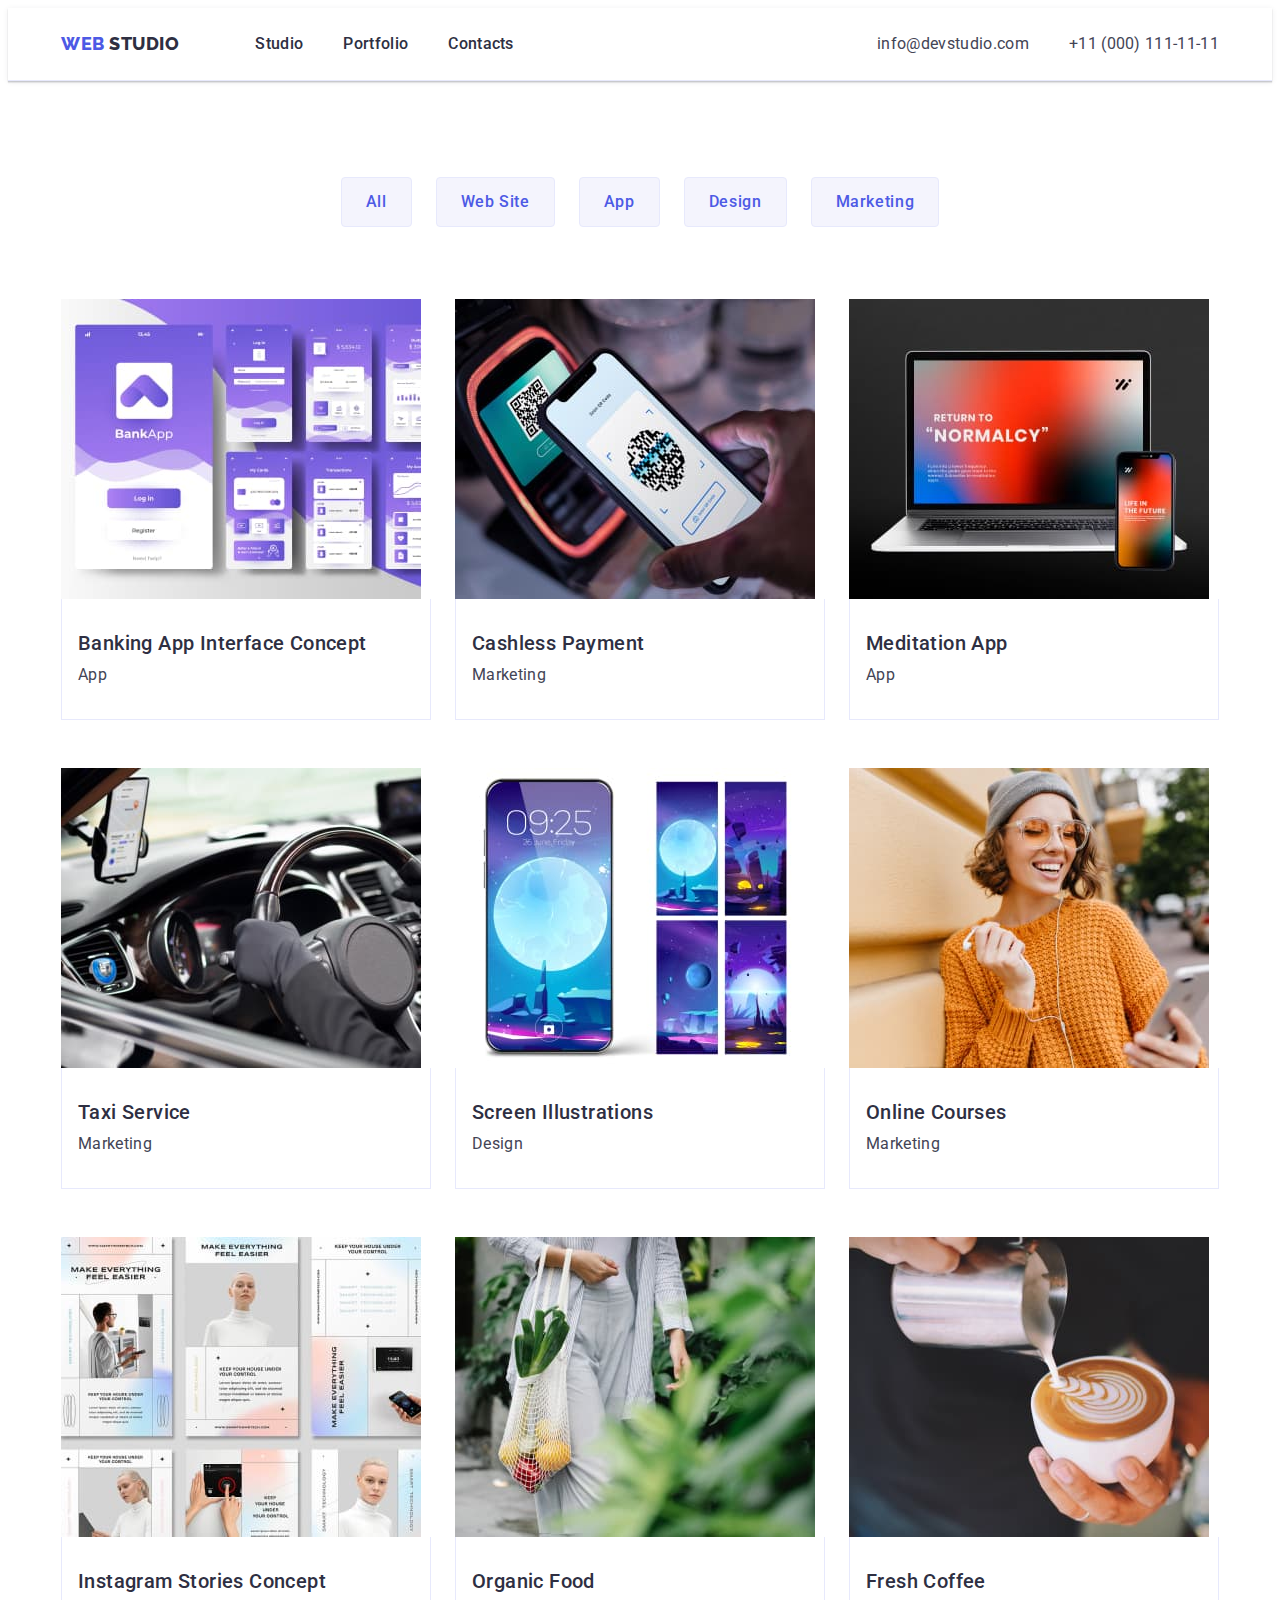
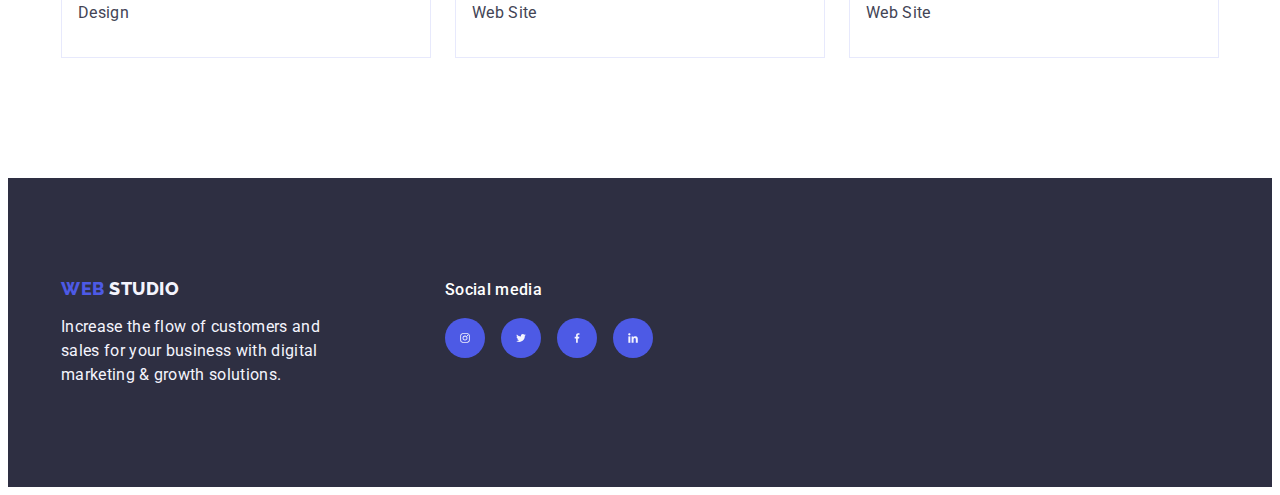
==== portfolio.html @ d295b6df "Initial commit" ====
<!DOCTYPE html>
<html lang="en">
  <head>
    <meta charset="UTF-8" />
    <meta http-equiv="X-UA-Compatible" content="IE=edge" />
    <meta name="viewport" content="width=device-width, initial-scale=1.0" />
    <title>Document</title>

    <link rel="preconnect" href="https://fonts.googleapis.com" />
    <link rel="preconnect" href="https://fonts.gstatic.com" crossorigin />
    <link
      href="https://fonts.googleapis.com/css2?family=Raleway:wght@800&family=Roboto:wght@400;500;700;900&display=swap"
      rel="stylesheet"
    />
    <link
      rel="stylesheet"
      href="https://cdnjs.cloudflare.com/ajax/libs/modern-normalize/1.1.0/modern-normalize.min.css"
      integrity="sha512-wpPYUAdjBVSE4KJnH1VR1HeZfpl1ub8YT/NKx4PuQ5NmX2tKuGu6U/JRp5y+Y8XG2tV+wKQpNHVUX03MfMFn9Q=="
      crossorigin="anonymous"
      referrerpolicy="no-referrer"
    />
    <link rel="stylesheet" href="./css/style.css" />
  </head>
  <body class="body">
    <!-- Шапка сторінки -->
    <header class="header">
      <!-- навігація на інші сторніки -->
      <div class="container" style="display: flex">
        <nav class="link medium-color header-nav">
          <a class="header-logo-link link" href="./index.html"
            >Web <span class="studio-logo link">Studio</span></a
          >
          <ul class="header-nav-list list">
            <li class="link list">
              <a href="./index.html" class="body-medium link">Studio</a>
            </li>
            <li class="link list">
              <a href="./portfolio.html" class="body-medium link">Portfolio</a>
            </li>
            <li class="link list">
              <a href="" class="body-medium link">Contacts</a>
            </li>
          </ul>
        </nav>
        <address class="adress">
          <ul class="adress list-adress header-nav-list">
            <li class="link">
              <a class="text-body color-b link" href="mailto:info@devstudio.com"
                >info@devstudio.com</a
              >
            </li>
            <li class="link">
              <a class="text-body color-b link" href="tel:+110001111111"
                >+11 (000) 111-11-11</a
              >
            </li>
          </ul>
        </address>
      </div>
    </header>
    <main>
      <section class="text-style-bigg">
        <div class="container">
          <h1 hidden>_</h1>
          <ul class="list list-portfolio">
            <li>
              <button type="button" class="button-text button-all">All</button>
            </li>
            <li>
              <button type="button" class="button-text button-all">
                Web Site
              </button>
            </li>
            <li>
              <button type="button" class="button-text button-all">App</button>
            </li>
            <li>
              <button type="button" class="button-text button-all">
                Design
              </button>
            </li>
            <li>
              <button type="button" class="button-text button-all">
                Marketing
              </button>
            </li>
          </ul>
          <ul class="list-port-img">
            <!-- фото1 -->
            <li class="link-port">
              <a href="" class="href-link">
                <img class="img" src="./images/z.jpg" alt="app" width="360" />
                <div class="div-port">
                  <h2 class="text-port">Banking App Interface Concept</h2>
                  <p class="text-p">App</p>
                </div>
              </a>
            </li>

            <!-- фото2  -->
            <li class="link-port">
              <a href="" class="href-link">
                <img
                  class="img"
                  src="./images/w.jpg"
                  alt="Marketing"
                  width="360"
                />
                <div class="div-port">
                  <h2 class="text-port">Cashless Payment</h2>
                  <p class="text-p">Marketing</p>
                </div>
              </a>
            </li>

            <!-- фото3 -->
            <li class="link-port">
              <a href="" class="href-link">
                <img class="img" src="./images/y.jpg" alt="App" width="360" />
                <div class="div-port">
                  <h2 class="text-port">Meditation App</h2>
                  <p class="text-p">App</p>
                </div>
              </a>
            </li>

            <!-- фото4 -->
            <li class="link-port">
              <a href="" class="href-link">
                <img
                  class="img"
                  src="./images/q.jpg"
                  alt="Marketing"
                  width="360"
                />
                <div class="div-port">
                  <h2 class="text-port">Taxi Service</h2>
                  <p class="text-p">Marketing</p>
                </div>
              </a>
            </li>

            <!-- фото5 -->
            <li class="link-port">
              <a href="" class="href-link">
                <img
                  class="img"
                  src="./images/t.jpg"
                  alt="Design"
                  width="360"
                />
                <div class="div-port">
                  <h2 class="text-port">Screen Illustrations</h2>
                  <p class="text-p">Design</p>
                </div></a
              >
            </li>

            <!-- фото6 -->
            <li class="link-port">
              <a href="" class="href-link">
                <img
                  class="img"
                  src="./images/x.jpg"
                  alt="Marketing"
                  width="360"
                />
                <div class="div-port">
                  <h2 class="text-port">Online Courses</h2>
                  <p class="text-p">Marketing</p>
                </div></a
              >
            </li>

            <!-- фото7 -->
            <li class="link-port">
              <a href="" class="href-link">
                <img
                  class="img"
                  src="./images/m.jpg"
                  alt="Design"
                  width="360"
                />
                <div class="div-port">
                  <h2 class="text-port">Instagram Stories Concept</h2>
                  <p class="text-p">Design</p>
                </div></a
              >
            </li>

            <!-- фото8 -->
            <li class="link-port">
              <a href="" class="href-link">
                <img
                  class="img"
                  src="./images/l.jpg"
                  alt="Web Site"
                  width="360"
                />
                <div class="div-port">
                  <h2 class="text-port">Organic Food</h2>
                  <p class="text-p">Web Site</p>
                </div></a
              >
            </li>

            <!-- фото9 -->
            <li class="link-port">
              <a href="" class="href-link">
                <img
                  class="img"
                  src="./images/s.jpg"
                  alt="Web Site"
                  width="360"
                />
                <div class="div-port">
                  <h2 class="text-port">Fresh Coffee</h2>
                  <p class="text-p">Web Site</p>
                </div></a
              >
            </li>
          </ul>
        </div>
      </section>
    </main>
    <footer class="footer link">
      <div class="container foot">
        <div class="foot-logo">
          <a class="header-logo-l" href="./index.html"
            >Web <span class="studio link">Studio</span></a
          >
          <p class="text-body color-f">
            Increase the flow of customers and sales for your business with
            digital marketing & growth solutions.
          </p>
        </div>
        <div class="foot-logo">
          <p class="social-media">Social media</p>
          <ul class="social list">
            <li class="s-items">
              <a class="s-link link" href="" aria-label="instagram icon">
                <svg class="social-icon" width="24" height="24">
                  <use href="./images/icons.svg#instagram"></use>
                </svg>
              </a>
            </li>
            <li class="s-items">
              <a class="s-link link" href="" aria-label="twitter icon">
                <svg class="social-icon" width="24" height="24">
                  <use href="./images/icons.svg#twitter"></use>
                </svg>
              </a>
            </li>
            <li class="s-items">
              <a class="s-link link" href="" aria-label="facebook icon">
                <svg class="social-icon" width="24" height="24">
                  <use href="./images/icons.svg#facebook"></use>
                </svg>
              </a>
            </li>
            <li class="s-items">
              <a class="s-link link" href="" aria-label="linkedin icon">
                <svg class="social-icon" width="24" height="24">
                  <use href="./images/icons.svg#linkedin"></use>
                </svg>
              </a>
            </li>
          </ul>
        </div>
      </div>
    </footer>
  </body>
</html>
---- css/style.css ----
:root {
  --color-iris: #4d5ae5;
  --color-ocean: #404bbf;
  --color-navy-blue: #2e2f42;
  --color-green: #31d0aa;
  --color-slate: #434455;
  --color-light-slate: #8e8f99;
  --color-cornflower: #e7e9fc;
  --color-cloud: #f4f4fd;
  --color-navy-blue-modal: #2e2f42;
  --color-grey: #2e2f42;
  --color-white: #ffffff;
  --color-dairy: #fcfcfc;
}
img {
  display: block;
}
ul {
  padding-left: 0;
  margin: 0;
}

.text-style-big {
  margin-left: auto;
  margin-right: auto;
  font-size: 56px;
  font-family: "Roboto";
  font-weight: 700;
  font-style: normal;
  max-width: 496px;
  line-height: 1.07;
  letter-spacing: 0.02em;
  text-decoration: none;
  text-transform: none;
  text-align: center;
}
.text-style-medium {
  font-size: 36px;
  font-family: "Roboto";
  font-weight: 700;
  font-style: normal;
  line-height: 1.11;
  text-align: center;
  letter-spacing: 0.02em;
  text-decoration: none;
  text-transform: capitalize;
  margin-bottom: 72px;
}
.text-style-small {
  font-size: 20px;
  color: var(--color-grey);
  font-family: "Roboto";
  font-weight: 500;
  font-style: normal;
  margin-bottom: 8px;
  line-height: 1.2;
  letter-spacing: 0.02em;
  text-decoration: none;
  text-transform: none;
  flex-basis: calc((100% - 72px) / 4);
}
.text-body {
  font-size: 16px;
  font-family: "Roboto";
  font-weight: 400;
  display: block;
  font-style: normal;
  line-height: 1.5;
  letter-spacing: 0.02em;
  text-decoration: none;
  text-transform: none;
}
.body-medium {
  font-size: 16px;
  font-family: "Roboto";
  font-weight: 500;
  padding: 24px 0;
  display: block;
  line-height: 1.5;
  letter-spacing: 0.02em;
  text-transform: none;
  color: var(--color-navy-blue);
}
.button-text {
  margin-left: auto;
  margin-right: auto;
  border: none;
  font-size: 16px;
  display: block;
  font-family: "Roboto", sans-serif;
  font-weight: 500;
  font-style: normal;
  line-height: 1.5;
  letter-spacing: 0.04em;
  text-decoration: none;
  text-transform: none;
}
.small-text {
  font-size: 12px;
  font-family: "Roboto";
  font-weight: 400;
  font-style: normal;
  line-height: 14px;
  letter-spacing: 0.04em;
  text-decoration: none;
  text-transform: none;
}
.link-text {
  font-size: 12px;
  font-family: "Roboto";
  font-weight: 400;
  font-style: normal;
  line-height: 16px;
  letter-spacing: 0.04em;
  text-decoration: underline;
  text-transform: none;
  color: var(--color-navy-blue);
}

.text-style-m {
  margin-bottom: 72px;
  justify-content: center;
  font-size: 36px;
  font-family: "Roboto";
  color: var(--color-grey);
  font-weight: 700;
  font-style: normal;
  line-height: 1.11;
  text-align: center;
  letter-spacing: 0.02em;
  text-decoration: none;
  text-transform: capitalize;
}

.text-style-mm {
  font-size: 36px;
  margin-bottom: 72px;
  color: var(--color-grey);
  font-family: "Roboto";
  font-weight: 700;
  font-style: normal;
  line-height: 1.11;
  text-align: center;
  letter-spacing: 0.02em;
  text-decoration: none;
  text-transform: capitalize;
}
.header-logo-link {
  font-family: "Raleway", sans-serif;
  font-style: normal;
  font-weight: 800;
  font-size: 18px;
  line-height: 1.17;
  /* identical to box height, or 117% */
  margin-right: 76px;
  align-items: center;
  letter-spacing: 0.03em;
  text-transform: uppercase;
  color: var(--color-iris);
}

.header-logo-l {
  text-decoration: none;
  margin-bottom: 16px;
  display: inline-block;
  font-family: "Raleway", sans-serif;
  font-style: normal;
  font-weight: 800;
  font-size: 18px;
  line-height: 1.17;
  /* identical to box height, or 117% */
  align-items: center;
  letter-spacing: 0.03em;
  text-transform: uppercase;
  color: var(--color-iris);
}

.text-style-s {
  white-space: nowrap;
  margin-left: 58px;
  text-align: center;
  margin-bottom: 8px;
  font-size: 20px;
  font-family: "Roboto";
  font-weight: 500;
  font-style: normal;
  color: var(--color-grey);
  background-color: #ffffff;
  line-height: 1.2;
  letter-spacing: 0.02em;
  text-decoration: none;
  text-transform: none;
  width: calc((100% - 72px) / 4);
}
.studio-logo {
  font-family: "Raleway", sans-serif;
  font-style: normal;
  font-weight: 800;
  font-size: 18px;
  line-height: 1.17;

  align-items: center;
  letter-spacing: 0.03em;
  text-transform: uppercase;

  /* NAVY BLUE */

  color: var(--color-navy-blue);
}
.studio-logo-footer {
  width: 71px;
  height: 24px;
  font-family: "Raleway", sans-serif;
  font-style: normal;
  font-weight: 800;
  font-size: 18px;
  line-height: 1.17;
  /* identical to box height, or 117% */
  display: flex;
  align-items: center;
  letter-spacing: 0.03em;
  text-transform: uppercase;

  /* CLOUD */

  color: var(--color-cloud);
}

.dark-bg {
  max-width: 1440px;
  background-image: linear-gradient(
      rgba(46, 47, 66, 0.7),
      rgba(46, 47, 66, 0.7)
    ),
    url(../images/img-name.jpg);
  background-repeat: no-repeat;
  background-position: center;
  background-size: cover;
  padding-top: 188px;
  padding-bottom: 188px;
}

.effect {
  color: var(--color-white);
  margin-bottom: 48px;
}
.button-f {
  min-width: 169px;
  height: 56px;
  cursor: pointer;
  background: var(--color-iris);
  box-shadow: 0px 4px 4px rgba(0, 0, 0, 0.15);
  border-radius: 4px;
  color: var(--color-white);
}
.sect {
  color: var(--color-grey);
  background-color: var(--color-white);
  list-style: none;
  width: calc((100% - 3 * 24px) / 4);
}

.list {
  list-style: none;
}
.color-b {
  color: var(--color-slate);
}
.light-bg {
  background-color: var(--color-cloud);
  padding: 120px 0;
}
.img-t {
  background-color: var(--color-white);
  border-radius: 0px 0px 4px 4px;
  display: block;
  flex-basis: calc((100% - 72px) / 4);
}

.footer {
  background-color: var(--color-navy-blue);
  padding: 100px 0;
}
.color-f {
  color: var(--color-cloud);
  width: 264px;
  height: 72px;
  left: 156px;
  top: 2420px;
}
.studio {
  display: inline-block;
  color: var(--color-cloud);
}
.button-all {
  display: block;
  font-family: "Roboto", sans-serif;
  font-weight: 500;
  font-size: 16px;
  line-height: 1.5;
  color: var(--color-iris);
  background-color: #f4f4fd;
  letter-spacing: 0.04em;
  border-radius: 4px;
  cursor: pointer;
  padding: 12px 24px;
  border: 1px solid var(--color-cornflower);
}

.button-other {
  font-family: "Roboto", sans-serif;
  font-weight: 500;
  font-size: 16px;
  line-height: 1.5;
  letter-spacing: 0.04em;
  color: var(--color-iris);
  box-shadow: 0px 3px 1px rgba(0, 0, 0, 0.1), 0px 2px 1px rgba(0, 0, 0, 0.08),
    0px 2px 2px rgba(0, 0, 0, 0.12);
  border-radius: 4px;
  background-color: var(--color-cloud);
}
.body {
  font-family: "Roboto", sans-serif;
  background: #ffffff;
  color: #434455;
}
.link {
  text-decoration: none;
}
.adress {
  font-style: normal;
}
.color-a {
  color: var(--color-navy-blue);
  padding: 24px 0;
}
.color-h2 {
  color: var(--color-grey);
}
.color-our-team {
  display: flex;
  gap: 24px;
}
.medium-color {
  color: var(--color-grey);
}
.body-medium:focus {
  color: var(--color-ocean);
}
.body-medium:hover {
  color: var(--color-ocean);
}
.button-f:hover {
  background-color: var(--color-ocean);
}
.button-f:focus {
  background-color: var(--color-ocean);
}
.button-all:hover {
  box-shadow: 0px 3px 1px rgba(0, 0, 0, 0.1), 0px 2px 1px rgba(0, 0, 0, 0.08),
    0px 2px 2px rgba(0, 0, 0, 0.12);
  border: 1px solid var(--color-cornflower);
  border: 1px solid transparent;
  color: var(--color-white);
  background-color: #404bbf;
}
.button-all:focus {
  box-shadow: 0px 3px 1px rgba(0, 0, 0, 0.1), 0px 2px 1px rgba(0, 0, 0, 0.08),
    0px 2px 2px rgba(0, 0, 0, 0.12);
  border: 1px solid var(--color-cornflower);
  border: 1px solid transparent;
  color: var(--color-white);
  background-color: #404bbf;
}
.text-port {
  font-size: 20px;
  margin-bottom: 8px;
  font-weight: 500;
  font-style: normal;
  line-height: 1.2;
  letter-spacing: 0.02em;
  color: var(--color-grey);
  text-transform: none;
}
.text-p {
  font-size: 16px;
  line-height: 1.5;
  letter-spacing: 0.02em;
  color: var(--color-slate);
  text-transform: none;
}
.body-medium:focus {
  color: var(--color-ocean);
}
.body-medium:hover {
  color: var(--color-ocean);
}
.sect-all {
  list-style: none;
  padding: 120px 0;
}
.sect-color {
  color: var(--color-cloud);
}
.header {
  border-bottom: 1px solid #e7e9fc;
  box-shadow: 0px 2px 1px rgba(46, 47, 66, 0.08),
    0px 1px 1px rgba(46, 47, 66, 0.16), 0px 1px 6px rgba(46, 47, 66, 0.08);
}
.color-b:focus {
  color: var(--color-ocean);
}
.color-b:hover {
  color: var(--color-ocean);
}

.container {
  width: 1158px;
  padding: 0 15px;
  margin: 0 auto;
}

/* reset */
h1,
h2,
h3,
h4,
p {
  margin: 0;
}
.header-nav-list {
  display: flex;
  align-items: center;
  gap: 40px;
}

.header-container {
  display: flex;
  align-items: center;
}

.header-nav {
  display: flex;
  margin-right: auto;
  align-items: center;
}

.doing {
  display: flex;
  list-style: none;

  gap: 24px;
}
.section-studio-all {
  display: flex;
  gap: 24px;
  list-style: none;
}
.team {
  padding: 32px 0;

  text-align: center;
}
.color-tt {
  text-align: center;
  color: var(--color-slate);
}
.text-style-bigg {
  padding: 96px 0 120px;
}
.list-portfolio {
  display: flex;
  justify-content: center;
  gap: 24px;
  margin-bottom: 72px;
}
.list-port-img {
  list-style: none;
  display: flex;
  flex-wrap: wrap;
  column-gap: 24px;
  row-gap: 48px;
}
.link-port {
  text-decoration: none;
  width: calc((100% - 48px) / 3);
}
.div-port {
  padding: 32px 16px;
  border: 1px solid var(--color-cornflower);
  border-top: none;
}
.img-doing {
  width: calc((100% - 48px) / 3);
}
.header-portf {
  display: flex;
  align-items: center;
  gap: 40px;
}
.list-adress {
  list-style: none;
  padding: 24px 0;
}
.we {
  box-shadow: 0px 1px 6px rgba(46, 47, 66, 0.08),
    0px 1px 1px rgba(46, 47, 66, 0.16), 0px 2px 1px rgba(46, 47, 66, 0.08);
  border-radius: 0px 0px 4px 4px;
}
.custorm {
  margin-bottom: 240px;
}
.icon {
  display: inline-block;
  width: 1em;
  height: 1em;
  stroke-width: 0;
  stroke: currentColor;
  fill: currentColor;
}

.social-link {
  width: 100%;
  height: 100%;

  background-color: var(--color-iris);
  border-radius: 50%;
  display: flex;
  align-items: center;
  justify-content: center;
}

.what-we {
  width: 264px;
  height: 112px;
  left: 0px;
  top: 0px;
  background: #f4f4fd;
  border-radius: 4px;
}
.custorm-icon {
  width: 34px;
  height: 32.39px;
  left: 32px;
  top: 13.67px;
  background: #8e8f99;
}
.cust {
  box-sizing: border-box;
  position: absolute;
  left: 0%;
  right: 0%;
  top: 0%;
  bottom: 0%;
}
.footer-icon {
  width: 96px;
  height: 24px;
  left: 540px;
  top: 2988px;
}
.icon-text {
  font-family: "Roboto";
  font-style: normal;
  font-weight: 500;
  font-size: 16px;
  line-height: 24px;
  /* identical to box height, or 150% */

  letter-spacing: 0.02em;

  /* WHITE */

  color: #ffffff;
}
.icon-what-we {
  display: flex;
  align-items: center;
  justify-content: center;
  height: 112px;
  background-color: #f4f4fd;
  border-radius: 4px;
  margin-bottom: 8px;
}
.social-items {
  width: 40px;
  height: 40px;
}
.social-icon {
  fill: var(--color-cloud);
}
.cust-sect {
  padding-top: 120px;
  padding-bottom: 120px;
}
.text-style-cust {
  font-size: 36px;
  line-height: 1.1;
  color: var(--color-grey);
  margin-bottom: 72px;
  text-align: center;
}
.ul-cust {
  display: flex;
  gap: 24px;
}
.li-cust {
  width: calc((100% - 120px) / 6);
  height: 88px;
}
.cust-link {
  width: 100%;
  height: 100%;
  border: 1px solid #8e8f99;
  border-radius: 4px;
  display: flex;
  align-items: center;
  justify-content: center;
  color: var(--color-light-slate);
}
.cust-link:hover {
  color: #404bbf;
  border-color: #404bbf;
}
.cust-link:focus {
  color: #404bbf;
  border-color: #404bbf;
}
.parent {
  fill: currentColor;
}
.foot {
  display: flex;
  align-items: baseline;
}
.foot-logo {
  margin-right: 120px;
}
.social-media {
  font-weight: 500;

  font-size: 16px;
  line-height: 1.5;
  letter-spacing: 0.02em;
  color: var(--color-white);
  margin-bottom: 16px;
}

.social-items {
  background-color: var(--color-iris);
  display: flex;
  border-radius: 50%;
}
.s-items {
  width: 40px;
  height: 40px;
}
.s-link {
  width: 100%;
  height: 100%;
  background-color: var(--color-iris);
  border-radius: 50%;
  display: flex;
  align-items: center;
  justify-content: center;
}
.social {
  display: flex;
  align-items: center;
  gap: 16px;
}
.social-foto {
  justify-content: center;
  gap: 24px;
  display: flex;
}
.social-link:hover {
  background-color: #404bbf;
}
.social-link:focus {
  background-color: #404bbf;
}
.s-link:hover {
  background-color: #31d0aa;
}
.s-link:focus {
  background-color: #31d0aa;
}
.href-link {
  text-decoration: none;
  display: block;
}
.href-link:hover {
  box-shadow: 0px 1px 6px rgba(46, 47, 66, 0.08),
    0px 1px 1px rgba(46, 47, 66, 0.16), 0px 2px 1px rgba(46, 47, 66, 0.08);
}
.href-link:focus {
  box-shadow: 0px 1px 6px rgba(46, 47, 66, 0.08),
    0px 1px 1px rgba(46, 47, 66, 0.16), 0px 2px 1px rgba(46, 47, 66, 0.08);
}
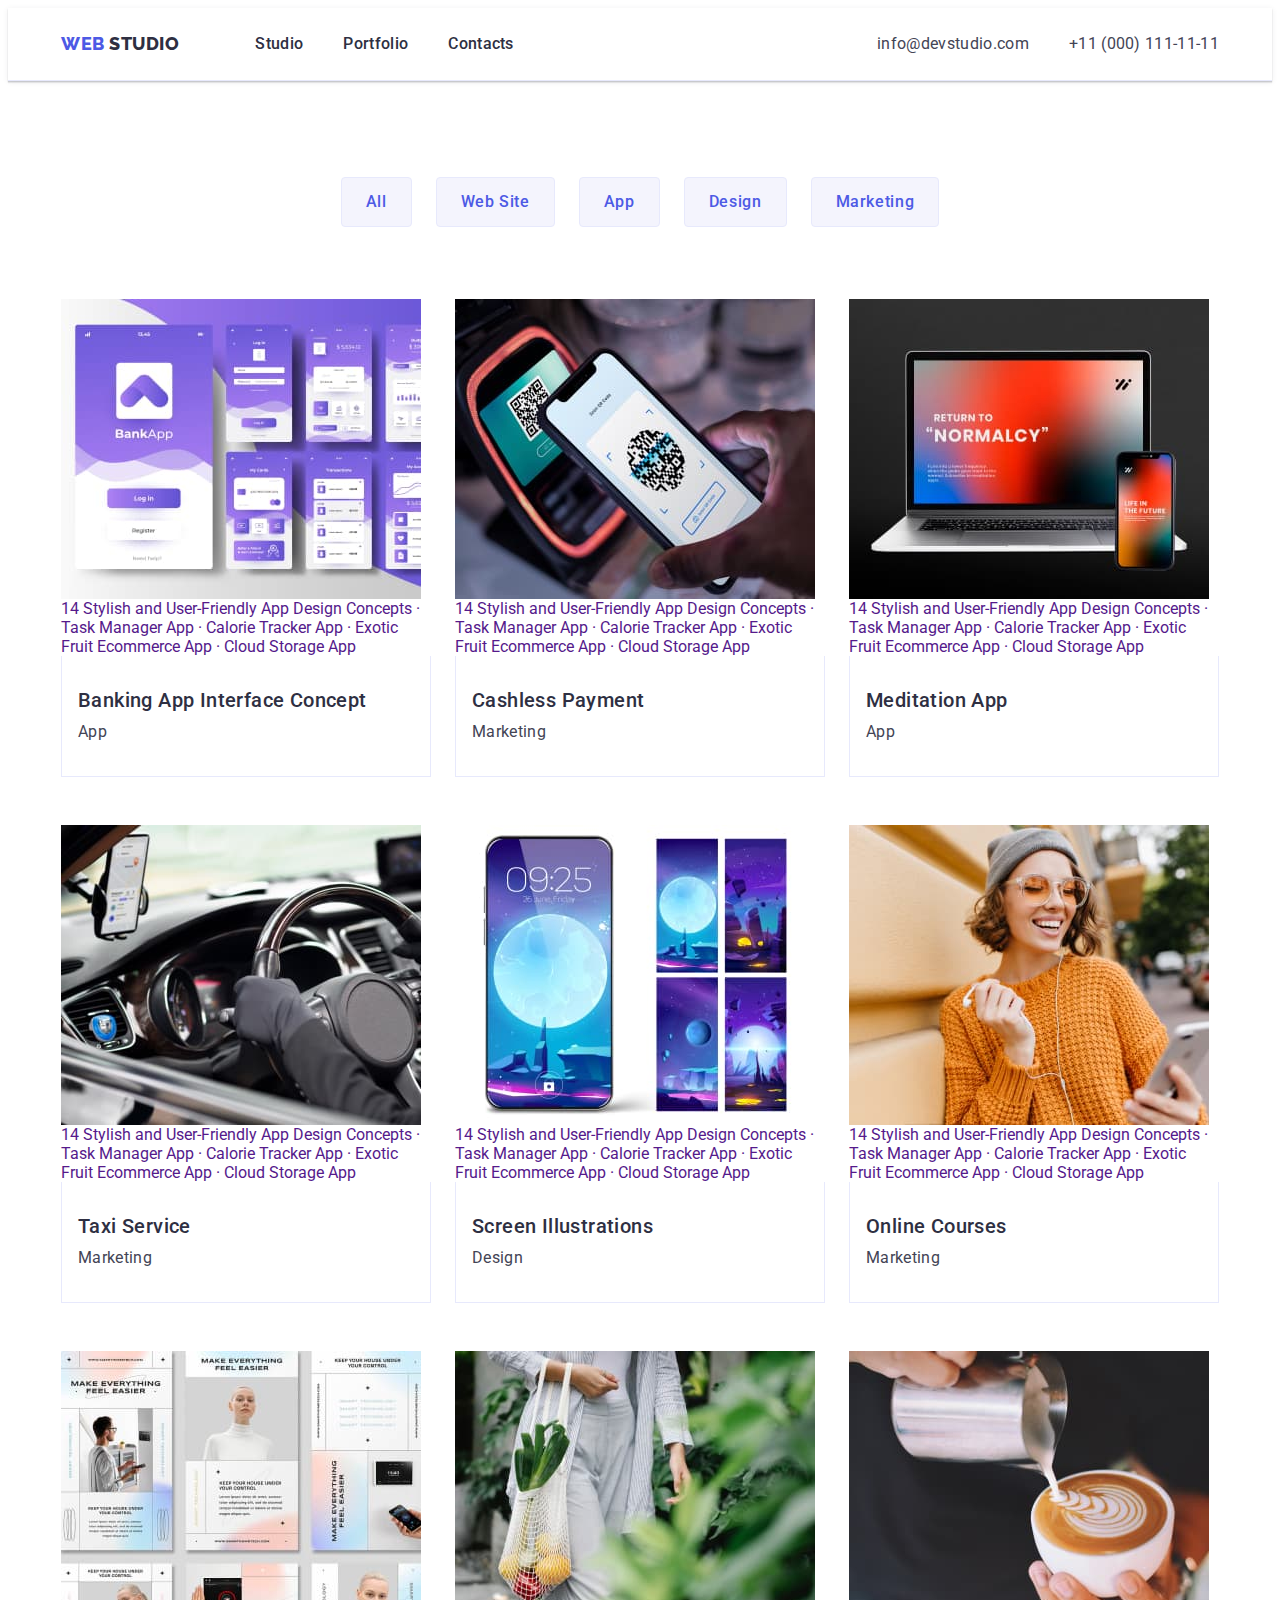
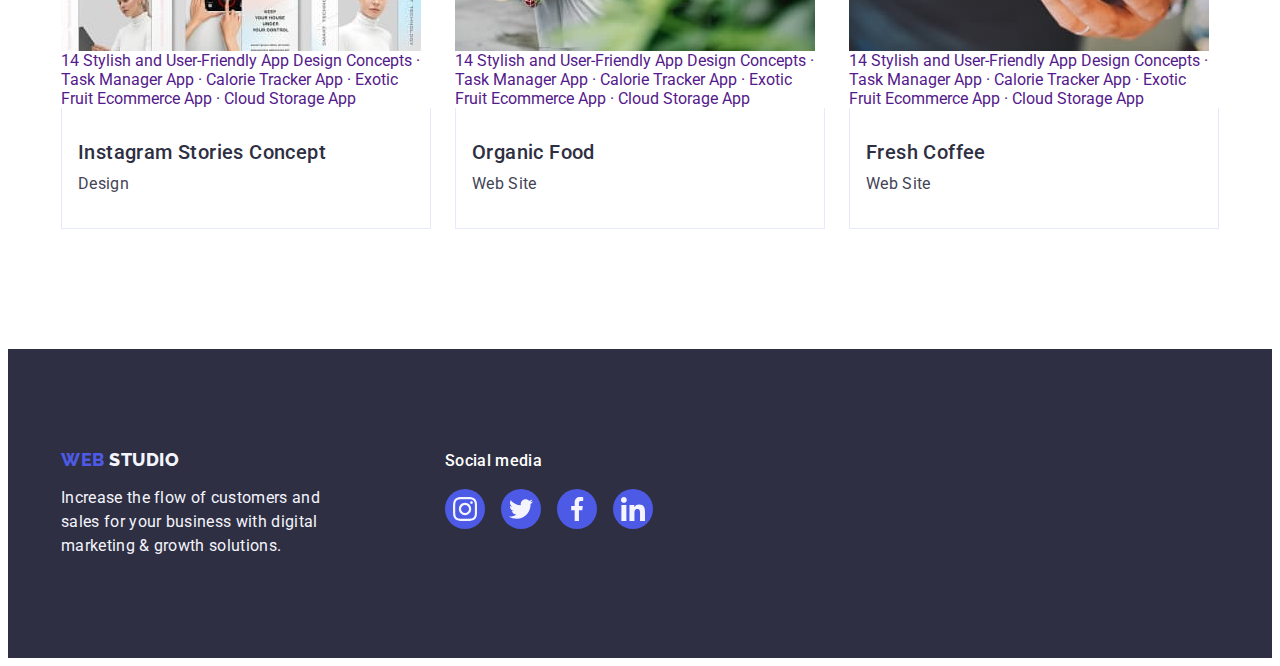
==== commit 9ca114ab: "Add files via upload" ====
--- a/portfolio.html
+++ b/portfolio.html
@@ -35,7 +35,9 @@
               <a href="./index.html" class="body-medium link">Studio</a>
             </li>
             <li class="link list">
-              <a href="./portfolio.html" class="body-medium link">Portfolio</a>
+              <a href="./portfolio.html" class="body-medium link active"
+                >Portfolio</a
+              >
             </li>
             <li class="link list">
               <a href="" class="body-medium link">Contacts</a>
@@ -89,7 +91,16 @@
             <!-- фото1 -->
             <li class="link-port">
               <a href="" class="href-link">
-                <img class="img" src="./images/z.jpg" alt="app" width="360" />
+                <div class="thumb-app">
+                  <img class="img" src="./images/z.jpg" alt="app" width="360" />
+                  <div class="overlay">
+                    <p class="overlay-text">
+                      14 Stylish and User-Friendly App Design Concepts · Task
+                      Manager App · Calorie Tracker App · Exotic Fruit Ecommerce
+                      App · Cloud Storage App
+                    </p>
+                  </div>
+                </div>
                 <div class="div-port">
                   <h2 class="text-port">Banking App Interface Concept</h2>
                   <p class="text-p">App</p>
@@ -100,12 +111,21 @@
             <!-- фото2  -->
             <li class="link-port">
               <a href="" class="href-link">
-                <img
-                  class="img"
-                  src="./images/w.jpg"
-                  alt="Marketing"
-                  width="360"
-                />
+                <div class="thumb-app">
+                  <img
+                    class="img"
+                    src="./images/w.jpg"
+                    alt="Marketing"
+                    width="360"
+                  />
+                  <div class="overlay">
+                    <p class="overlay-text">
+                      14 Stylish and User-Friendly App Design Concepts · Task
+                      Manager App · Calorie Tracker App · Exotic Fruit Ecommerce
+                      App · Cloud Storage App
+                    </p>
+                  </div>
+                </div>
                 <div class="div-port">
                   <h2 class="text-port">Cashless Payment</h2>
                   <p class="text-p">Marketing</p>
@@ -116,7 +136,16 @@
             <!-- фото3 -->
             <li class="link-port">
               <a href="" class="href-link">
-                <img class="img" src="./images/y.jpg" alt="App" width="360" />
+                <div class="thumb-app">
+                  <img class="img" src="./images/y.jpg" alt="App" width="360" />
+                  <div class="overlay">
+                    <p class="overlay-text">
+                      14 Stylish and User-Friendly App Design Concepts · Task
+                      Manager App · Calorie Tracker App · Exotic Fruit Ecommerce
+                      App · Cloud Storage App
+                    </p>
+                  </div>
+                </div>
                 <div class="div-port">
                   <h2 class="text-port">Meditation App</h2>
                   <p class="text-p">App</p>
@@ -127,12 +156,21 @@
             <!-- фото4 -->
             <li class="link-port">
               <a href="" class="href-link">
-                <img
-                  class="img"
-                  src="./images/q.jpg"
-                  alt="Marketing"
-                  width="360"
-                />
+                <div class="thumb-app">
+                  <img
+                    class="img"
+                    src="./images/q.jpg"
+                    alt="Marketing"
+                    width="360"
+                  />
+                  <div class="overlay">
+                    <p class="overlay-text">
+                      14 Stylish and User-Friendly App Design Concepts · Task
+                      Manager App · Calorie Tracker App · Exotic Fruit Ecommerce
+                      App · Cloud Storage App
+                    </p>
+                  </div>
+                </div>
                 <div class="div-port">
                   <h2 class="text-port">Taxi Service</h2>
                   <p class="text-p">Marketing</p>
@@ -143,12 +181,21 @@
             <!-- фото5 -->
             <li class="link-port">
               <a href="" class="href-link">
-                <img
-                  class="img"
-                  src="./images/t.jpg"
-                  alt="Design"
-                  width="360"
-                />
+                <div class="thumb-app">
+                  <img
+                    class="img"
+                    src="./images/t.jpg"
+                    alt="Design"
+                    width="360"
+                  />
+                  <div class="overlay">
+                    <p class="overlay-text">
+                      14 Stylish and User-Friendly App Design Concepts · Task
+                      Manager App · Calorie Tracker App · Exotic Fruit Ecommerce
+                      App · Cloud Storage App
+                    </p>
+                  </div>
+                </div>
                 <div class="div-port">
                   <h2 class="text-port">Screen Illustrations</h2>
                   <p class="text-p">Design</p>
@@ -159,12 +206,21 @@
             <!-- фото6 -->
             <li class="link-port">
               <a href="" class="href-link">
-                <img
-                  class="img"
-                  src="./images/x.jpg"
-                  alt="Marketing"
-                  width="360"
-                />
+                <div class="thumb-app">
+                  <img
+                    class="img"
+                    src="./images/x.jpg"
+                    alt="Marketing"
+                    width="360"
+                  />
+                  <div class="overlay">
+                    <p class="overlay-text">
+                      14 Stylish and User-Friendly App Design Concepts · Task
+                      Manager App · Calorie Tracker App · Exotic Fruit Ecommerce
+                      App · Cloud Storage App
+                    </p>
+                  </div>
+                </div>
                 <div class="div-port">
                   <h2 class="text-port">Online Courses</h2>
                   <p class="text-p">Marketing</p>
@@ -175,12 +231,21 @@
             <!-- фото7 -->
             <li class="link-port">
               <a href="" class="href-link">
-                <img
-                  class="img"
-                  src="./images/m.jpg"
-                  alt="Design"
-                  width="360"
-                />
+                <div class="thumb-app">
+                  <img
+                    class="img"
+                    src="./images/m.jpg"
+                    alt="Design"
+                    width="360"
+                  />
+                  <div class="overlay">
+                    <p class="overlay-text">
+                      14 Stylish and User-Friendly App Design Concepts · Task
+                      Manager App · Calorie Tracker App · Exotic Fruit Ecommerce
+                      App · Cloud Storage App
+                    </p>
+                  </div>
+                </div>
                 <div class="div-port">
                   <h2 class="text-port">Instagram Stories Concept</h2>
                   <p class="text-p">Design</p>
@@ -191,12 +256,21 @@
             <!-- фото8 -->
             <li class="link-port">
               <a href="" class="href-link">
-                <img
-                  class="img"
-                  src="./images/l.jpg"
-                  alt="Web Site"
-                  width="360"
-                />
+                <div class="thumb-app">
+                  <img
+                    class="img"
+                    src="./images/l.jpg"
+                    alt="Web Site"
+                    width="360"
+                  />
+                  <div class="overlay">
+                    <p class="overlay-text">
+                      14 Stylish and User-Friendly App Design Concepts · Task
+                      Manager App · Calorie Tracker App · Exotic Fruit Ecommerce
+                      App · Cloud Storage App
+                    </p>
+                  </div>
+                </div>
                 <div class="div-port">
                   <h2 class="text-port">Organic Food</h2>
                   <p class="text-p">Web Site</p>
@@ -207,12 +281,21 @@
             <!-- фото9 -->
             <li class="link-port">
               <a href="" class="href-link">
-                <img
-                  class="img"
-                  src="./images/s.jpg"
-                  alt="Web Site"
-                  width="360"
-                />
+                <div class="thumb-app">
+                  <img
+                    class="img"
+                    src="./images/s.jpg"
+                    alt="Web Site"
+                    width="360"
+                  />
+                  <div class="overlay">
+                    <p class="overlay-text">
+                      14 Stylish and User-Friendly App Design Concepts · Task
+                      Manager App · Calorie Tracker App · Exotic Fruit Ecommerce
+                      App · Cloud Storage App
+                    </p>
+                  </div>
+                </div>
                 <div class="div-port">
                   <h2 class="text-port">Fresh Coffee</h2>
                   <p class="text-p">Web Site</p>
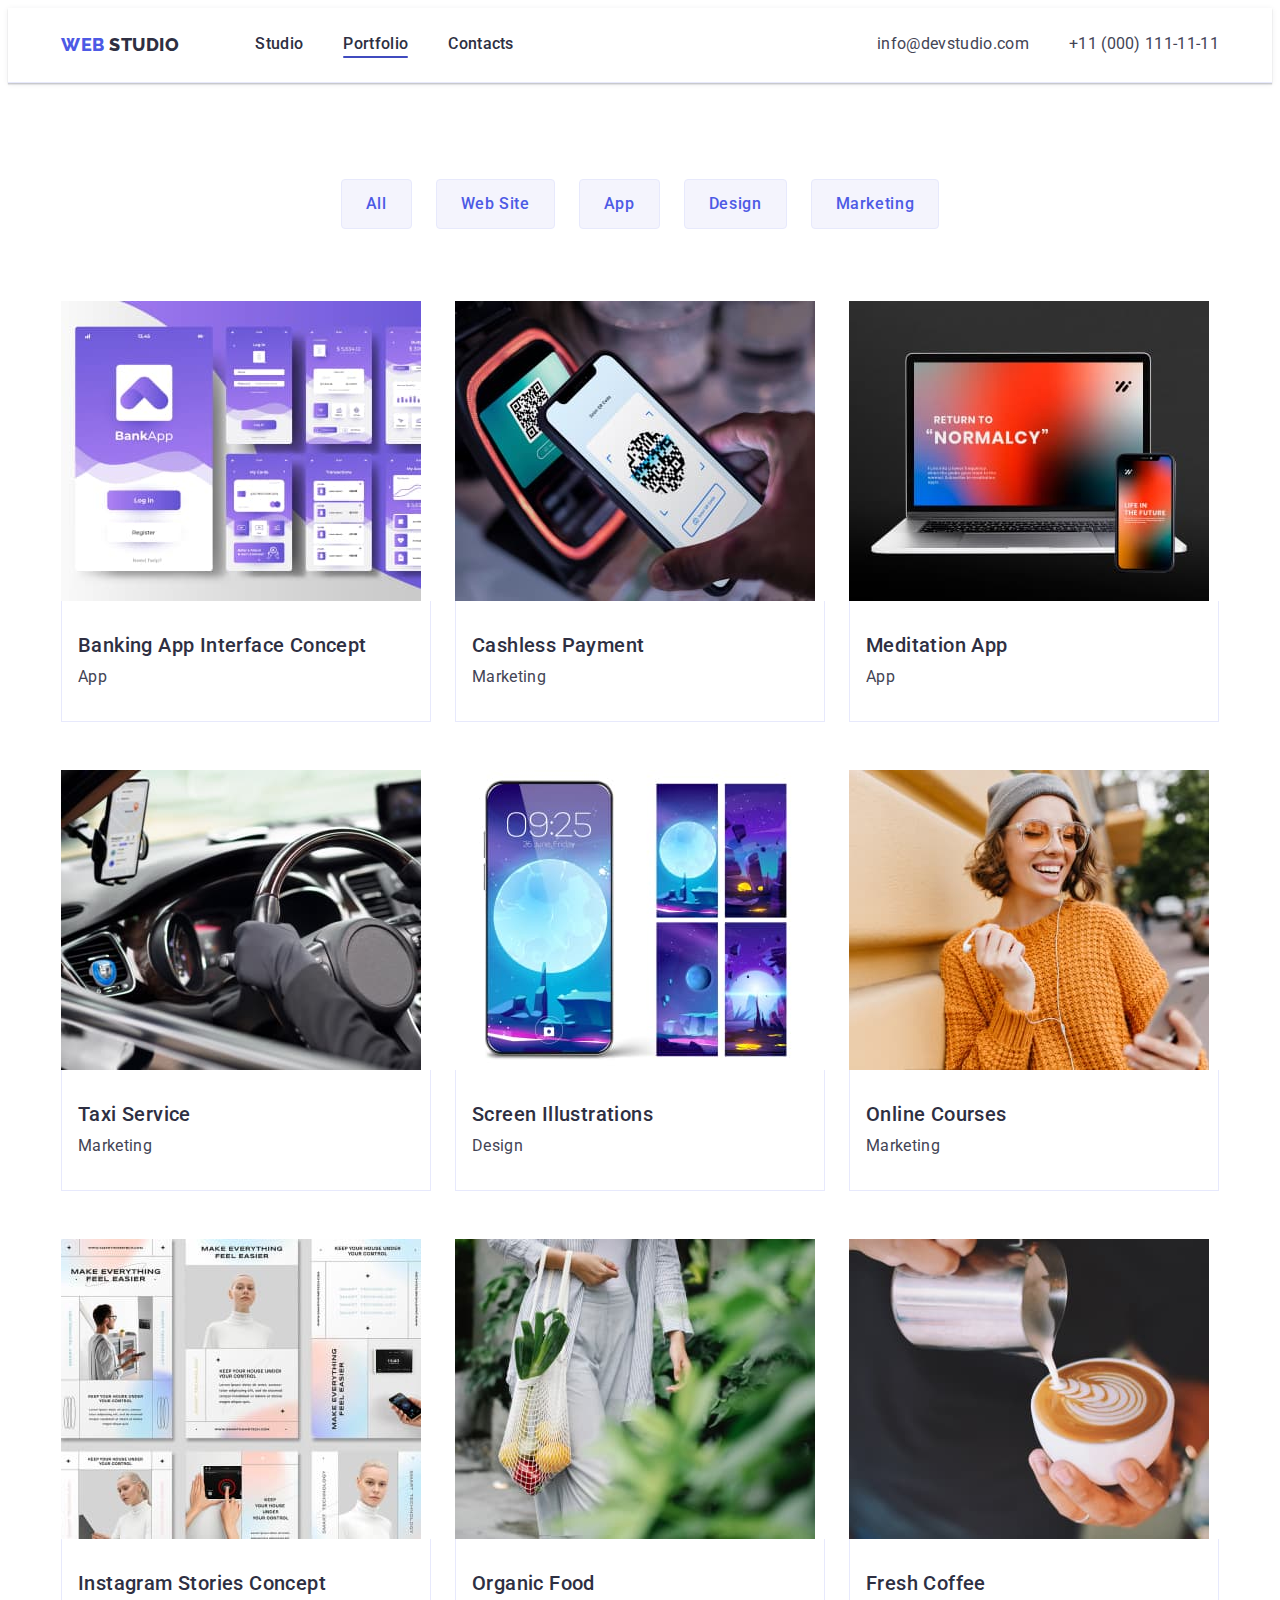
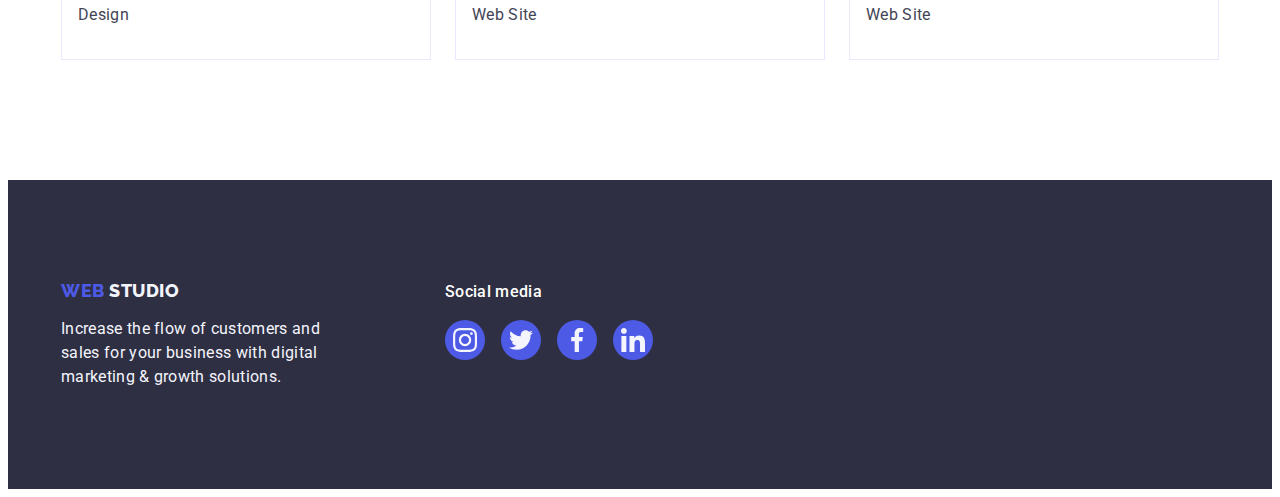
==== commit 71f35e4d: "Add files via upload" ====
--- a/portfolio.html
+++ b/portfolio.html
@@ -93,13 +93,12 @@
               <a href="" class="href-link">
                 <div class="thumb-app">
                   <img class="img" src="./images/z.jpg" alt="app" width="360" />
-                  <div class="overlay">
-                    <p class="overlay-text">
-                      14 Stylish and User-Friendly App Design Concepts · Task
-                      Manager App · Calorie Tracker App · Exotic Fruit Ecommerce
-                      App · Cloud Storage App
-                    </p>
-                  </div>
+
+                  <p class="overlay-text">
+                    14 Stylish and User-Friendly App Design Concepts · Task
+                    Manager App · Calorie Tracker App · Exotic Fruit Ecommerce
+                    App · Cloud Storage App
+                  </p>
                 </div>
                 <div class="div-port">
                   <h2 class="text-port">Banking App Interface Concept</h2>
@@ -118,13 +117,11 @@
                     alt="Marketing"
                     width="360"
                   />
-                  <div class="overlay">
-                    <p class="overlay-text">
-                      14 Stylish and User-Friendly App Design Concepts · Task
-                      Manager App · Calorie Tracker App · Exotic Fruit Ecommerce
-                      App · Cloud Storage App
-                    </p>
-                  </div>
+                  <p class="overlay-text">
+                    14 Stylish and User-Friendly App Design Concepts · Task
+                    Manager App · Calorie Tracker App · Exotic Fruit Ecommerce
+                    App · Cloud Storage App
+                  </p>
                 </div>
                 <div class="div-port">
                   <h2 class="text-port">Cashless Payment</h2>
@@ -138,14 +135,14 @@
               <a href="" class="href-link">
                 <div class="thumb-app">
                   <img class="img" src="./images/y.jpg" alt="App" width="360" />
-                  <div class="overlay">
-                    <p class="overlay-text">
-                      14 Stylish and User-Friendly App Design Concepts · Task
-                      Manager App · Calorie Tracker App · Exotic Fruit Ecommerce
-                      App · Cloud Storage App
-                    </p>
-                  </div>
-                </div>
+
+                  <p class="overlay-text">
+                    14 Stylish and User-Friendly App Design Concepts · Task
+                    Manager App · Calorie Tracker App · Exotic Fruit Ecommerce
+                    App · Cloud Storage App
+                  </p>
+                </div>
+
                 <div class="div-port">
                   <h2 class="text-port">Meditation App</h2>
                   <p class="text-p">App</p>
@@ -163,14 +160,14 @@
                     alt="Marketing"
                     width="360"
                   />
-                  <div class="overlay">
-                    <p class="overlay-text">
-                      14 Stylish and User-Friendly App Design Concepts · Task
-                      Manager App · Calorie Tracker App · Exotic Fruit Ecommerce
-                      App · Cloud Storage App
-                    </p>
-                  </div>
-                </div>
+
+                  <p class="overlay-text">
+                    14 Stylish and User-Friendly App Design Concepts · Task
+                    Manager App · Calorie Tracker App · Exotic Fruit Ecommerce
+                    App · Cloud Storage App
+                  </p>
+                </div>
+
                 <div class="div-port">
                   <h2 class="text-port">Taxi Service</h2>
                   <p class="text-p">Marketing</p>
@@ -188,14 +185,14 @@
                     alt="Design"
                     width="360"
                   />
-                  <div class="overlay">
-                    <p class="overlay-text">
-                      14 Stylish and User-Friendly App Design Concepts · Task
-                      Manager App · Calorie Tracker App · Exotic Fruit Ecommerce
-                      App · Cloud Storage App
-                    </p>
-                  </div>
-                </div>
+
+                  <p class="overlay-text">
+                    14 Stylish and User-Friendly App Design Concepts · Task
+                    Manager App · Calorie Tracker App · Exotic Fruit Ecommerce
+                    App · Cloud Storage App
+                  </p>
+                </div>
+
                 <div class="div-port">
                   <h2 class="text-port">Screen Illustrations</h2>
                   <p class="text-p">Design</p>
@@ -213,14 +210,14 @@
                     alt="Marketing"
                     width="360"
                   />
-                  <div class="overlay">
-                    <p class="overlay-text">
-                      14 Stylish and User-Friendly App Design Concepts · Task
-                      Manager App · Calorie Tracker App · Exotic Fruit Ecommerce
-                      App · Cloud Storage App
-                    </p>
-                  </div>
-                </div>
+
+                  <p class="overlay-text">
+                    14 Stylish and User-Friendly App Design Concepts · Task
+                    Manager App · Calorie Tracker App · Exotic Fruit Ecommerce
+                    App · Cloud Storage App
+                  </p>
+                </div>
+
                 <div class="div-port">
                   <h2 class="text-port">Online Courses</h2>
                   <p class="text-p">Marketing</p>
@@ -238,14 +235,14 @@
                     alt="Design"
                     width="360"
                   />
-                  <div class="overlay">
-                    <p class="overlay-text">
-                      14 Stylish and User-Friendly App Design Concepts · Task
-                      Manager App · Calorie Tracker App · Exotic Fruit Ecommerce
-                      App · Cloud Storage App
-                    </p>
-                  </div>
-                </div>
+
+                  <p class="overlay-text">
+                    14 Stylish and User-Friendly App Design Concepts · Task
+                    Manager App · Calorie Tracker App · Exotic Fruit Ecommerce
+                    App · Cloud Storage App
+                  </p>
+                </div>
+
                 <div class="div-port">
                   <h2 class="text-port">Instagram Stories Concept</h2>
                   <p class="text-p">Design</p>
@@ -263,14 +260,14 @@
                     alt="Web Site"
                     width="360"
                   />
-                  <div class="overlay">
-                    <p class="overlay-text">
-                      14 Stylish and User-Friendly App Design Concepts · Task
-                      Manager App · Calorie Tracker App · Exotic Fruit Ecommerce
-                      App · Cloud Storage App
-                    </p>
-                  </div>
-                </div>
+
+                  <p class="overlay-text">
+                    14 Stylish and User-Friendly App Design Concepts · Task
+                    Manager App · Calorie Tracker App · Exotic Fruit Ecommerce
+                    App · Cloud Storage App
+                  </p>
+                </div>
+
                 <div class="div-port">
                   <h2 class="text-port">Organic Food</h2>
                   <p class="text-p">Web Site</p>
@@ -288,14 +285,14 @@
                     alt="Web Site"
                     width="360"
                   />
-                  <div class="overlay">
-                    <p class="overlay-text">
-                      14 Stylish and User-Friendly App Design Concepts · Task
-                      Manager App · Calorie Tracker App · Exotic Fruit Ecommerce
-                      App · Cloud Storage App
-                    </p>
-                  </div>
-                </div>
+
+                  <p class="overlay-text">
+                    14 Stylish and User-Friendly App Design Concepts · Task
+                    Manager App · Calorie Tracker App · Exotic Fruit Ecommerce
+                    App · Cloud Storage App
+                  </p>
+                </div>
+
                 <div class="div-port">
                   <h2 class="text-port">Fresh Coffee</h2>
                   <p class="text-p">Web Site</p>
--- a/css/style.css
+++ b/css/style.css
@@ -177,7 +177,7 @@
 
 .text-style-s {
   white-space: nowrap;
-  margin-left: 58px;
+
   text-align: center;
   margin-bottom: 8px;
   font-size: 20px;
@@ -190,7 +190,6 @@
   letter-spacing: 0.02em;
   text-decoration: none;
   text-transform: none;
-  width: calc((100% - 72px) / 4);
 }
 .studio-logo {
   font-family: "Raleway", sans-serif;
@@ -252,6 +251,7 @@
   box-shadow: 0px 4px 4px rgba(0, 0, 0, 0.15);
   border-radius: 4px;
   color: var(--color-white);
+  transition: background-color 250ms cubic-bezier(0.4, 0, 0.2, 1);
 }
 .sect {
   color: var(--color-grey);
@@ -305,6 +305,10 @@
   cursor: pointer;
   padding: 12px 24px;
   border: 1px solid var(--color-cornflower);
+  transition: color 250ms cubic-bezier(0.4, 0, 0.2, 1),
+    background-color 250ms cubic-bezier(0.4, 0, 0.2, 1),
+    border-color 250ms cubic-bezier(0.4, 0, 0.2, 1),
+    box-shadow 250ms cubic-bezier(0.4, 0, 0.2, 1);
 }
 
 .button-other {
@@ -389,12 +393,7 @@
   color: var(--color-slate);
   text-transform: none;
 }
-.body-medium:focus {
-  color: var(--color-ocean);
-}
-.body-medium:hover {
-  color: var(--color-ocean);
-}
+
 .sect-all {
   list-style: none;
   padding: 120px 0;
@@ -484,6 +483,7 @@
 .link-port {
   text-decoration: none;
   width: calc((100% - 48px) / 3);
+  transition: box-shadow 250ms cubic-bezier(0.4, 0, 0.2, 1);
 }
 .div-port {
   padding: 32px 16px;
@@ -583,6 +583,7 @@
   margin-bottom: 8px;
 }
 .social-items {
+  transition: background-color 250ms cubic-bezier(0.4, 0, 0.2, 1);
   width: 40px;
   height: 40px;
 }
@@ -601,6 +602,8 @@
   text-align: center;
 }
 .ul-cust {
+  transition: border-color 250ms cubic-bezier(0.4, 0, 0.2, 1),
+    color 250ms cubic-bezier(0.4, 0, 0.2, 1);
   display: flex;
   gap: 24px;
 }
@@ -652,6 +655,7 @@
   border-radius: 50%;
 }
 .s-items {
+  transition: background-color 250ms cubic-bezier(0.4, 0, 0.2, 1);
   width: 40px;
   height: 40px;
 }
@@ -665,6 +669,7 @@
   justify-content: center;
 }
 .social {
+  transition: background-color 250ms cubic-bezier(0.4, 0, 0.2, 1);
   display: flex;
   align-items: center;
   gap: 16px;
@@ -691,10 +696,124 @@
   display: block;
 }
 .href-link:hover {
+  transform: translateY(0%);
   box-shadow: 0px 1px 6px rgba(46, 47, 66, 0.08),
     0px 1px 1px rgba(46, 47, 66, 0.16), 0px 2px 1px rgba(46, 47, 66, 0.08);
 }
 .href-link:focus {
+  transform: translateY(0%)
   box-shadow: 0px 1px 6px rgba(46, 47, 66, 0.08),
     0px 1px 1px rgba(46, 47, 66, 0.16), 0px 2px 1px rgba(46, 47, 66, 0.08);
 }
+.body-medium::after {
+  display: block;
+  content: "";
+
+  width: 100%;
+  height: 2px;
+
+  border-radius: 4px;
+}
+.body-medium.active::after {
+  background-color: var(--color-ocean);
+}
+/* modal window */
+.backdrop {
+  position: fixed;
+  top: 0;
+  left: 0;
+  width: 100%;
+  height: 100%;
+  background-color: rgba(46, 47, 66, 0.4);
+   transition: opacity 250ms cubic-bezier(0.4, 0, 0.2, 1), visibility 250ms cubic-bezier(0.4, 0, 0.2, 1); 
+   
+}
+.modal {
+  position: absolute;
+   top: 50%;
+   left: 50%;
+    transform: translate(-50%, -50%) scale(1); 
+  width: 408px;
+   min-height: 576px; 
+    transition: transform 250ms cubic-bezier(0.4, 0, 0.2, 1); 
+  left: 516px;
+  top: 80px;
+  background-color: var(--color-dairy);
+  border-radius: 4px;
+  box-shadow: 0px 1px 1px rgba(0, 0, 0, 0.14), 0px 1px 3px rgba(0, 0, 0, 0.12),
+    0px 2px 1px rgba(0, 0, 0, 0.2);
+}
+.modal-close-btn {
+  position: absolute;
+  box-sizing: border-box;
+border-radius: 50%;
+display: flex; 
+align-items: center; 
+justify-content: center; 
+ padding: 0;
+  cursor: pointer; 
+  right: 24px;
+  top: 24px;
+ transition: background-color 250ms cubic-bezier(0.4, 0, 0.2, 1), border 250ms cubic-bezier(0.4, 0, 0.2, 1); 
+   background-color: var(--color-cornflower); 
+  border: 1px solid rgba(0, 0, 0, 0.1);
+  width: 24px;
+  height: 24px;
+}
+.modal-close-icon {
+  fill: var(--color-navy-blue);
+   transition: fill 250ms cubic-bezier(0.4, 0, 0.2, 1); 
+}
+.thumb-app {
+  position: relative;
+  overflow: hidden; 
+}
+.overlay {
+  position: absolute;
+  overflow: hidden; 
+  top: 0;
+  left: 0;
+  width: 100%;
+  height: 100%;
+  background-color: var(--color-iris);
+  color: var(--color-cloud);
+}
+.overlay-text {
+  position: absolute;
+  top: 0;
+   font-size: 16px; 
+  line-height: 1.5;
+   letter-spacing: 0.02em;
+    padding: 40px 32px; 
+  /* or 150% */
+ color: var(--color-cloud);
+   background-color: #4d5ae5; 
+  height: 100%; 
+ width: 100%; 
+ transform: translateY(100%);
+  transition: transform 250ms cubic-bezier(0.4, 0, 0.2, 1); 
+  
+}
+.is-hidden {
+  opacity: 0;
+  pointer-events: none;
+  visibility: hidden;
+   
+}
+.head {
+  position: relative;
+  color: #404bbf;
+  content: "";
+}
+.modal-close-btn:hover{
+  background-color: #404bbf; 
+   border: none; 
+   fill: #ffffff
+
+}
+.modal-close-btn:focus{
+  background-color: #404bbf; 
+   border: none; 
+   fill: #ffffff
+
+}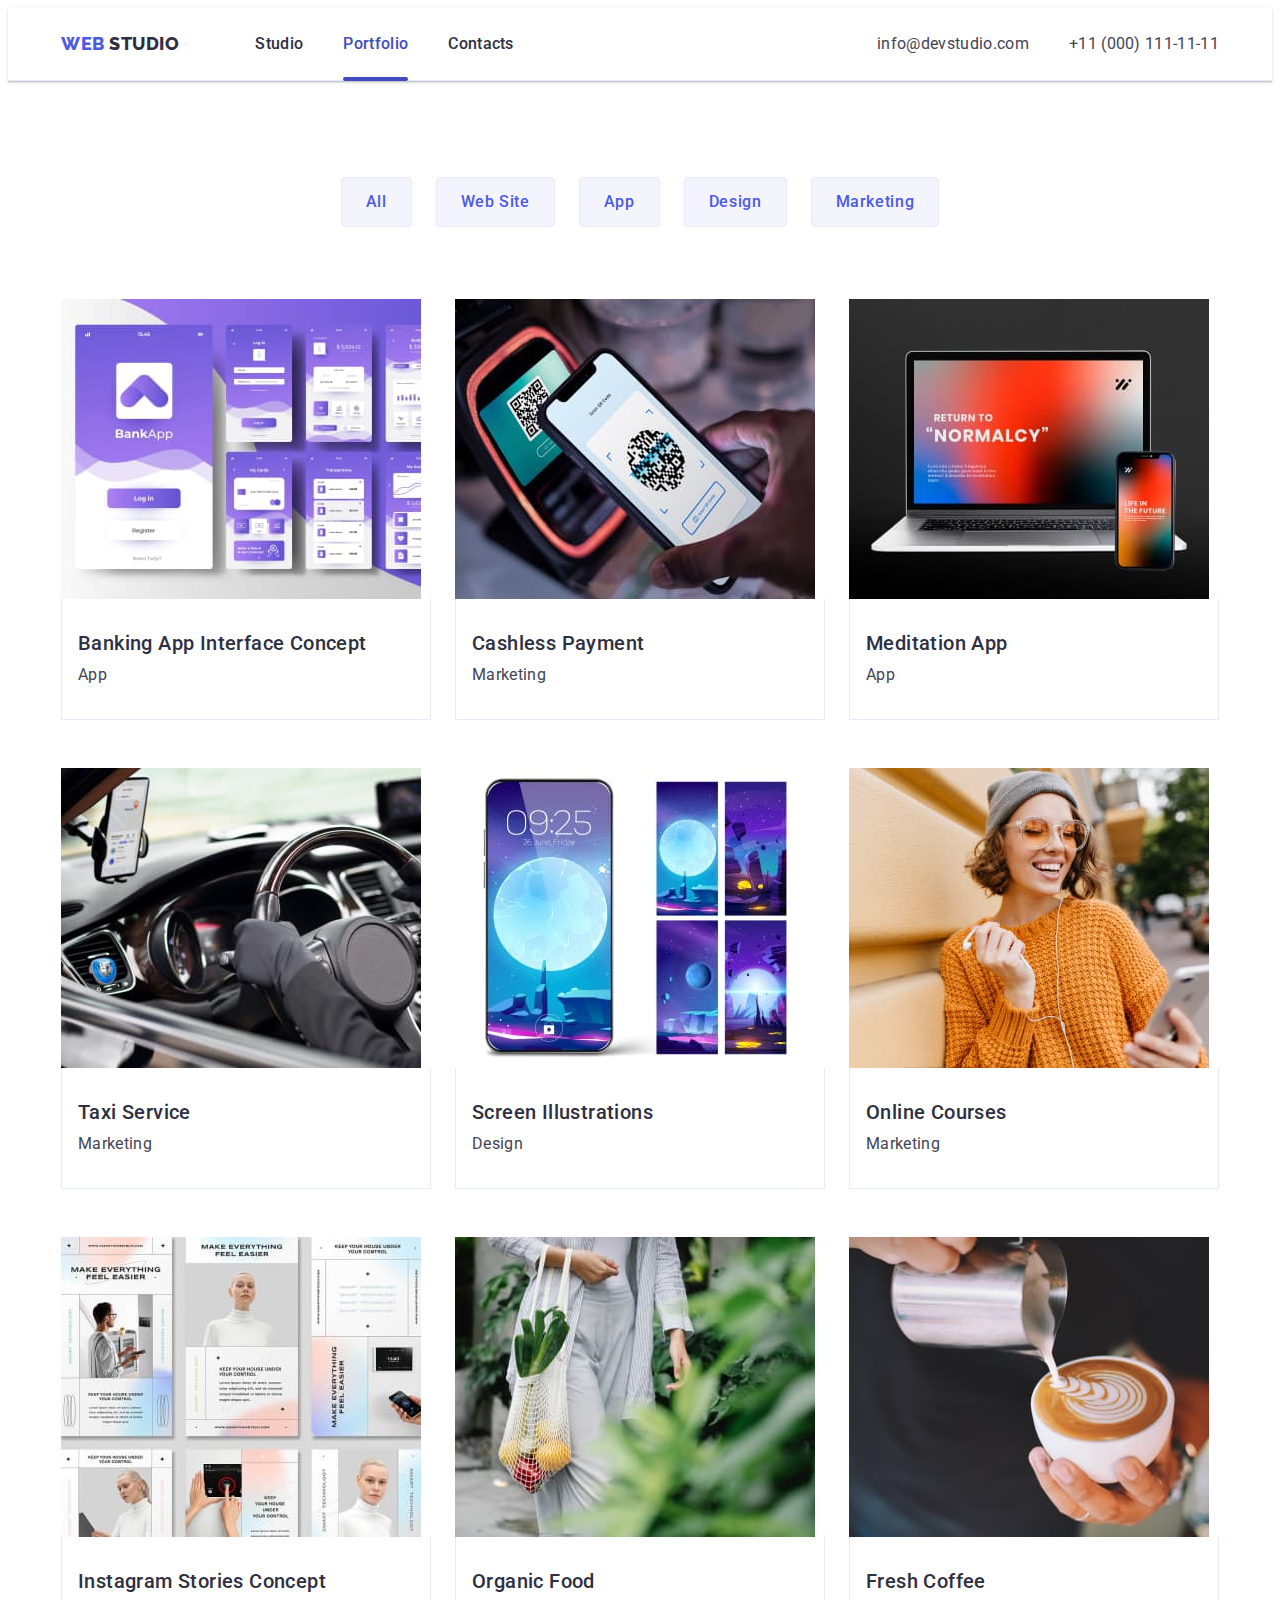
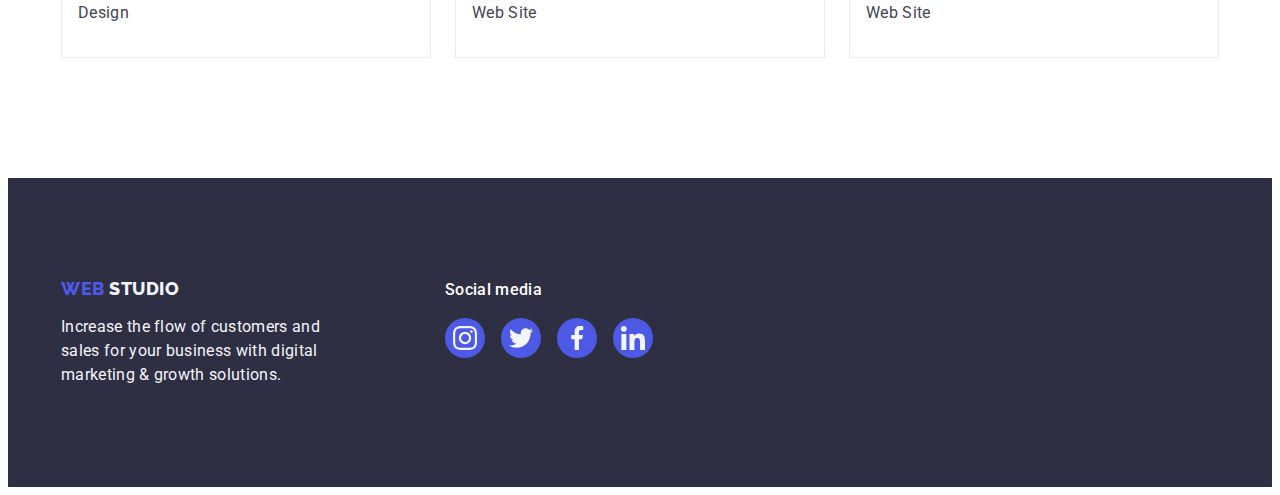
==== commit 6083cc6d: "Add files via upload" ====
--- a/portfolio.html
+++ b/portfolio.html
@@ -35,7 +35,7 @@
               <a href="./index.html" class="body-medium link">Studio</a>
             </li>
             <li class="link list">
-              <a href="./portfolio.html" class="body-medium link active"
+              <a href="./portfolio.html" class="body-medium link head active"
                 >Portfolio</a
               >
             </li>
--- a/css/style.css
+++ b/css/style.css
@@ -157,6 +157,7 @@
   letter-spacing: 0.03em;
   text-transform: uppercase;
   color: var(--color-iris);
+  position: relative;
 }
 
 .header-logo-l {
@@ -694,27 +695,27 @@
 .href-link {
   text-decoration: none;
   display: block;
-}
+  transition: box-shadow 250ms cubic-bezier(0.4, 0, 0.2, 1);
+}
+
 .href-link:hover {
-  transform: translateY(0%);
   box-shadow: 0px 1px 6px rgba(46, 47, 66, 0.08),
     0px 1px 1px rgba(46, 47, 66, 0.16), 0px 2px 1px rgba(46, 47, 66, 0.08);
 }
 .href-link:focus {
-  transform: translateY(0%)
   box-shadow: 0px 1px 6px rgba(46, 47, 66, 0.08),
     0px 1px 1px rgba(46, 47, 66, 0.16), 0px 2px 1px rgba(46, 47, 66, 0.08);
 }
-.body-medium::after {
+.body-medium.active::after {
   display: block;
   content: "";
-
+  position: absolute;
   width: 100%;
   height: 2px;
-
-  border-radius: 4px;
-}
-.body-medium.active::after {
+  left: 0;
+  border-radius: 2px;
+  bottom: -1px;
+  height: 4px;
   background-color: var(--color-ocean);
 }
 /* modal window */
@@ -725,19 +726,18 @@
   width: 100%;
   height: 100%;
   background-color: rgba(46, 47, 66, 0.4);
-   transition: opacity 250ms cubic-bezier(0.4, 0, 0.2, 1), visibility 250ms cubic-bezier(0.4, 0, 0.2, 1); 
-   
+  transition: opacity 250ms cubic-bezier(0.4, 0, 0.2, 1),
+    visibility 250ms cubic-bezier(0.4, 0, 0.2, 1);
 }
 .modal {
   position: absolute;
-   top: 50%;
-   left: 50%;
-    transform: translate(-50%, -50%) scale(1); 
+  top: 50%;
+  left: 50%;
+  transform: translate(-50%, -50%) scale(1);
   width: 408px;
-   min-height: 576px; 
-    transition: transform 250ms cubic-bezier(0.4, 0, 0.2, 1); 
-  left: 516px;
-  top: 80px;
+  min-height: 576px;
+  transition: transform 250ms cubic-bezier(0.4, 0, 0.2, 1);
+
   background-color: var(--color-dairy);
   border-radius: 4px;
   box-shadow: 0px 1px 1px rgba(0, 0, 0, 0.14), 0px 1px 3px rgba(0, 0, 0, 0.12),
@@ -746,31 +746,32 @@
 .modal-close-btn {
   position: absolute;
   box-sizing: border-box;
-border-radius: 50%;
-display: flex; 
-align-items: center; 
-justify-content: center; 
- padding: 0;
-  cursor: pointer; 
+  border-radius: 50%;
+  display: flex;
+  align-items: center;
+  justify-content: center;
+  padding: 0;
+  cursor: pointer;
   right: 24px;
   top: 24px;
- transition: background-color 250ms cubic-bezier(0.4, 0, 0.2, 1), border 250ms cubic-bezier(0.4, 0, 0.2, 1); 
-   background-color: var(--color-cornflower); 
+  transition: background-color 250ms cubic-bezier(0.4, 0, 0.2, 1),
+    border 250ms cubic-bezier(0.4, 0, 0.2, 1);
+  background-color: var(--color-cornflower);
   border: 1px solid rgba(0, 0, 0, 0.1);
   width: 24px;
   height: 24px;
 }
 .modal-close-icon {
-  fill: var(--color-navy-blue);
-   transition: fill 250ms cubic-bezier(0.4, 0, 0.2, 1); 
+  fill: currentColor;
+  transition: fill 250ms cubic-bezier(0.4, 0, 0.2, 1);
 }
 .thumb-app {
   position: relative;
-  overflow: hidden; 
+  overflow: hidden;
 }
 .overlay {
   position: absolute;
-  overflow: hidden; 
+  overflow: hidden;
   top: 0;
   left: 0;
   width: 100%;
@@ -781,39 +782,39 @@
 .overlay-text {
   position: absolute;
   top: 0;
-   font-size: 16px; 
+  font-size: 16px;
   line-height: 1.5;
-   letter-spacing: 0.02em;
-    padding: 40px 32px; 
+  letter-spacing: 0.02em;
+  padding: 40px 32px;
   /* or 150% */
- color: var(--color-cloud);
-   background-color: #4d5ae5; 
-  height: 100%; 
- width: 100%; 
- transform: translateY(100%);
-  transition: transform 250ms cubic-bezier(0.4, 0, 0.2, 1); 
-  
+  color: var(--color-cloud);
+  background-color: #4d5ae5;
+  height: 100%;
+  width: 100%;
+  transform: translateY(100%);
+  transition: transform 250ms cubic-bezier(0.4, 0, 0.2, 1);
 }
 .is-hidden {
   opacity: 0;
   pointer-events: none;
   visibility: hidden;
-   
 }
 .head {
   position: relative;
   color: #404bbf;
   content: "";
 }
-.modal-close-btn:hover{
-  background-color: #404bbf; 
-   border: none; 
-   fill: #ffffff
-
-}
-.modal-close-btn:focus{
-  background-color: #404bbf; 
-   border: none; 
-   fill: #ffffff
-
-}+.modal-close-btn:hover {
+  background-color: #404bbf;
+  border: none;
+  color: #ffffff;
+}
+.modal-close-btn:focus {
+  background-color: #404bbf;
+  border: none;
+  color: #ffffff;
+}
+.href-link:hover .overlay-text .href-link:focus .overlay-text {
+  transform: translateY(100%);
+  transition: transform 250ms cubic-bezier(0.4, 0, 0.2, 1);
+}
